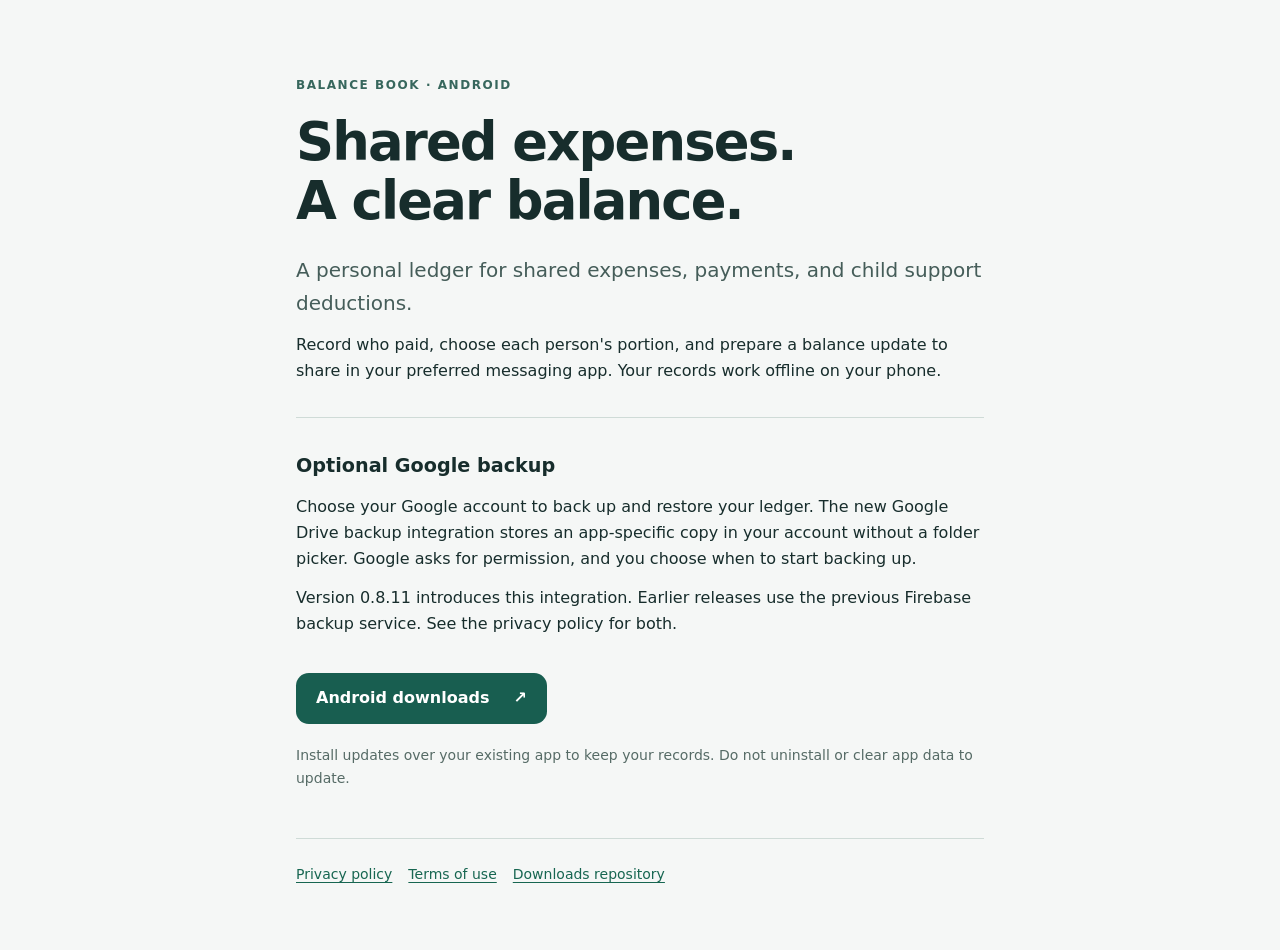
==== index.html @ 62324741 "Add public Balance Book app and privacy information" ====
<!doctype html>
<html lang="en"><head><meta charset="utf-8"><meta name="viewport" content="width=device-width,initial-scale=1"><title>Balance Book for Android</title><link rel="stylesheet" href="style.css"></head>
<body><main>
<p class="eyebrow">BALANCE BOOK · ANDROID</p>
<h1>Shared expenses.<br>A clear balance.</h1>
<p class="lead">A personal ledger for shared expenses, payments, and child support deductions.</p>
<p>Record who paid, choose each person's portion, and prepare a balance update to share in your preferred messaging app. Your records work offline on your phone.</p>
<section><h2>Optional Google backup</h2><p>Choose your Google account to back up and restore your ledger. The new Google Drive backup integration stores an app-specific copy in your account without a folder picker. Google asks for permission, and you choose when to start backing up.</p><p>Version 0.8.11 introduces this integration. Earlier releases use the previous Firebase backup service. See the privacy policy for both.</p></section>
<a class="action" href="https://github.com/phooBarred/balance-book-downloads/releases">Android downloads <span aria-hidden="true">↗</span></a>
<p class="note">Install updates over your existing app to keep your records. Do not uninstall or clear app data to update.</p>
<footer><a href="privacy.html">Privacy policy</a><a href="terms.html">Terms of use</a><a href="https://github.com/phooBarred/balance-book-downloads">Downloads repository</a></footer>
</main></body></html>
---- style.css ----
:root{color-scheme:light dark;font-family:system-ui,-apple-system,"Segoe UI",sans-serif;background:#f5f7f6;color:#172d2c;line-height:1.65}
*{box-sizing:border-box}body{margin:0}main{max-width:46rem;margin:auto;padding:clamp(1.5rem,6vw,4rem) 1.5rem}h1{font-size:clamp(2rem,6vw,3.3rem);line-height:1.12;letter-spacing:-.035em;margin:1rem 0 1.5rem}h2{font-size:1.2rem;margin:2rem 0 .5rem}p{margin:.75rem 0}a{color:#176651;text-underline-offset:.2em}a:focus-visible{outline:2px solid currentColor;outline-offset:4px}.eyebrow{font-size:.75rem;font-weight:750;letter-spacing:.13em;color:#37675d}.lead{font-size:1.25rem;color:#455d59}section{border-top:1px solid #cfdbd7;margin-top:2rem}.action{display:inline-flex;gap:1.5rem;align-items:center;margin:1.5rem 0 .5rem;padding:.75rem 1.25rem;background:#185e50;color:white;border-radius:.8rem;text-decoration:none;font-weight:650}.note{font-size:.875rem;color:#566b66}.back{font-size:.9rem}footer{display:flex;flex-wrap:wrap;gap:1rem;border-top:1px solid #cfdbd7;padding-top:1.5rem;margin-top:3rem;font-size:.875rem}
@media(prefers-color-scheme:dark){:root{background:#112322;color:#e5efec}a{color:#9bddc3}.eyebrow{color:#9bddc3}.lead,.note{color:#b5cbc3}section,footer{border-color:#36534b}.action{background:#a2dfc7;color:#102e24}}
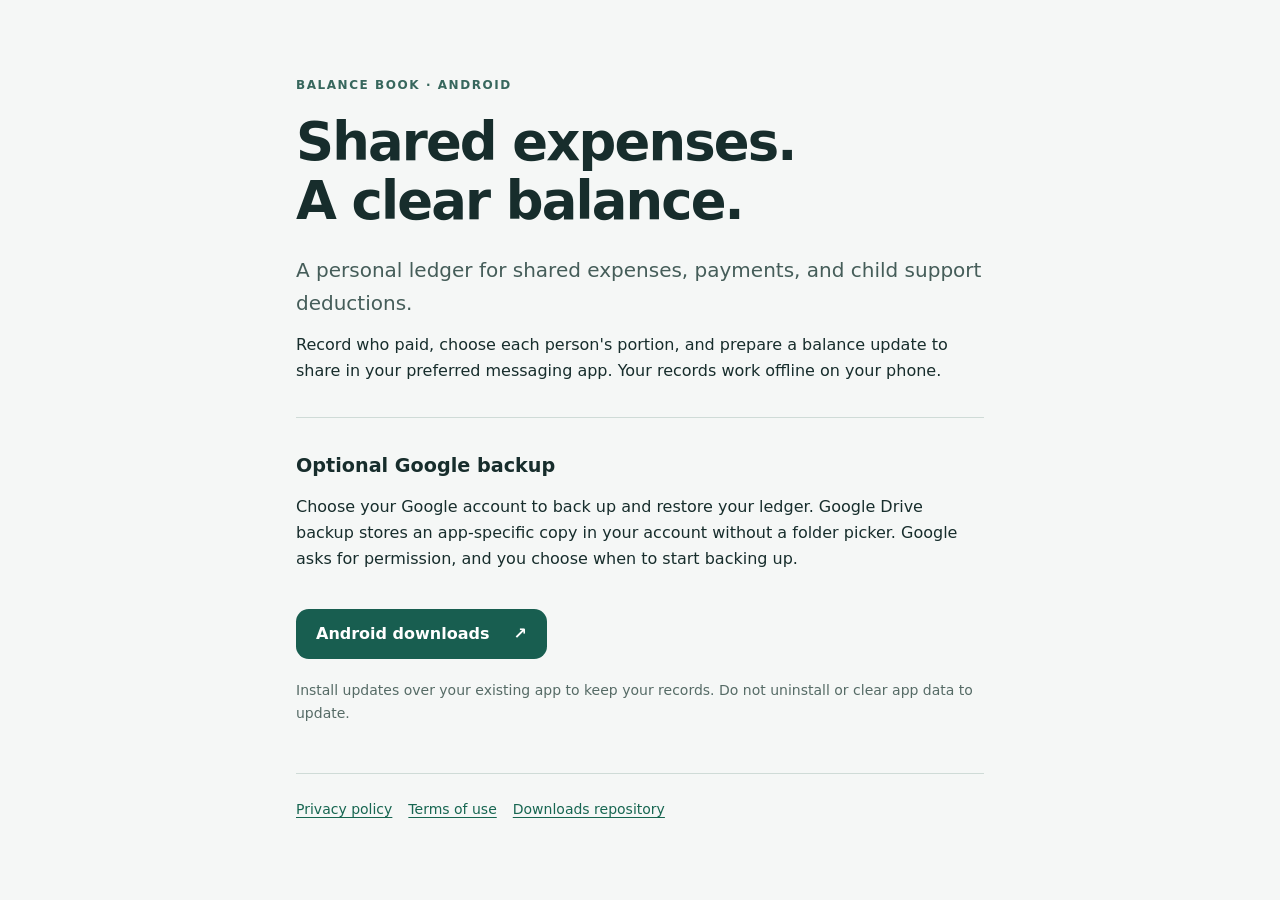
==== commit 201817fa: "Add public Balance Book app and privacy information" ====
--- a/index.html
+++ b/index.html
@@ -5,7 +5,7 @@
 <h1>Shared expenses.<br>A clear balance.</h1>
 <p class="lead">A personal ledger for shared expenses, payments, and child support deductions.</p>
 <p>Record who paid, choose each person's portion, and prepare a balance update to share in your preferred messaging app. Your records work offline on your phone.</p>
-<section><h2>Optional Google backup</h2><p>Choose your Google account to back up and restore your ledger. The new Google Drive backup integration stores an app-specific copy in your account without a folder picker. Google asks for permission, and you choose when to start backing up.</p><p>Version 0.8.11 introduces this integration. Earlier releases use the previous Firebase backup service. See the privacy policy for both.</p></section>
+<section><h2>Optional Google backup</h2><p>Choose your Google account to back up and restore your ledger. Google Drive backup stores an app-specific copy in your account without a folder picker. Google asks for permission, and you choose when to start backing up.</p></section>
 <a class="action" href="https://github.com/phooBarred/balance-book-downloads/releases">Android downloads <span aria-hidden="true">↗</span></a>
 <p class="note">Install updates over your existing app to keep your records. Do not uninstall or clear app data to update.</p>
 <footer><a href="privacy.html">Privacy policy</a><a href="terms.html">Terms of use</a><a href="https://github.com/phooBarred/balance-book-downloads">Downloads repository</a></footer>
